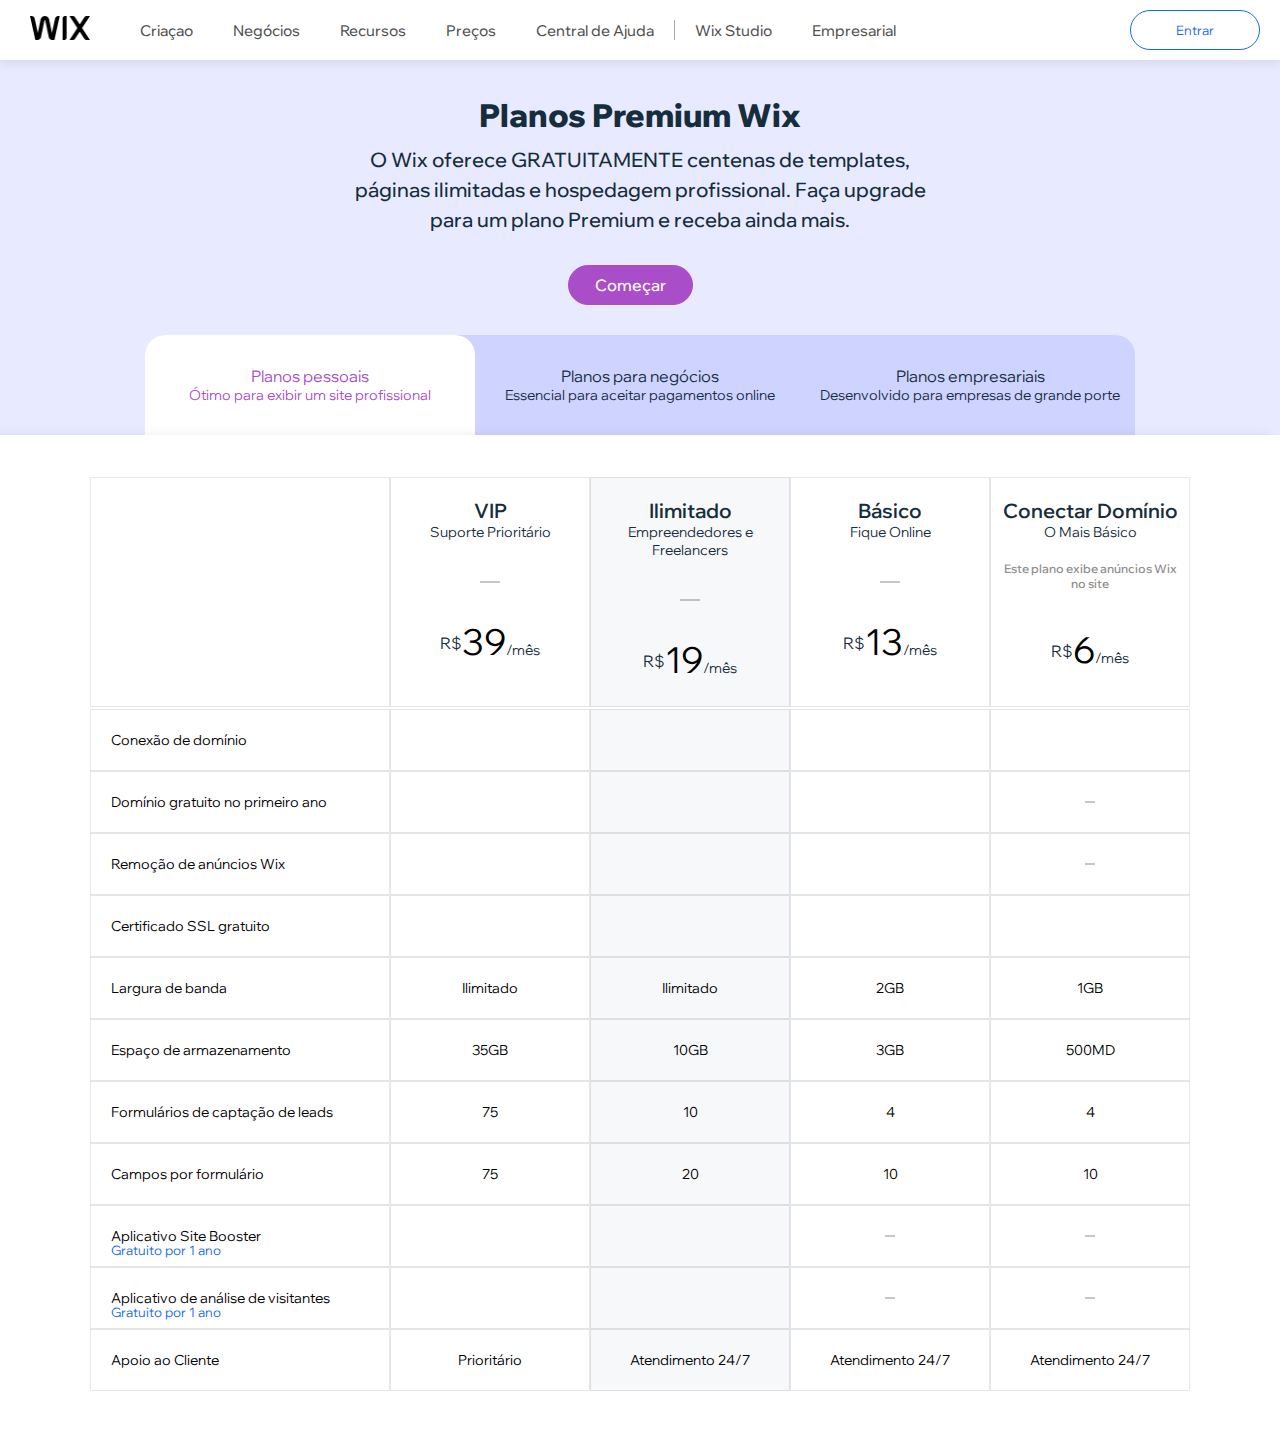
==== index.html @ 5a4a266a "finalizando" ====
<!DOCTYPE html>
<html lang="en">
<head>
    <meta charset="UTF-8">
    <meta name="viewport" content="width=device-width, initial-scale=1.0">
    <link rel="shortcut icon" href="https://encrypted-tbn0.gstatic.com/images?q=tbn:ANd9GcSCzagwH6YkBgOKjfkXM25_7ur39XNId5KafRVJq-3xNQ&s" type="image/x-icon">
    <link rel="stylesheet" href="https://cdnjs.cloudflare.com/ajax/libs/font-awesome/6.5.1/css/all.min.css" integrity="sha512-DTOQO9RWCH3ppGqcWaEA1BIZOC6xxalwEsw9c2QQeAIftl+Vegovlnee1c9QX4TctnWMn13TZye+giMm8e2LwA==" crossorigin="anonymous" referrerpolicy="no-referrer" />
    <link rel="stylesheet" href="style/precos.css">
    <title>Price-table</title>
</title>
</head>
<body>
        <aside class="aside-menu">
            <nav class="aside-nav">
                <img class="logo-wix" src="fotos/logo-wix.avif" alt="">
            </nav>
            <nav class="aside-nav">
                <ul class="menu-list">
        
                    <li class="menu-itens">
                        <input type="checkbox" name="" class="buton-criacao" id="criacao">
                        <label for="criacao">
                            Criaçao <i class="fa-solid fa-chevron-down"></i>
                            <i class="fa-solid fa-chevron-up"></i>
                        </label>
                        
                    </li>
                    <li class="menu-itens">
                        <input type="checkbox" name="" class="buton-Negócios" id="Negócios">
                        <label for="Negócios">
                            Negócios <i class="fa-solid fa-chevron-down"></i>
                            <i class="fa-solid fa-chevron-up"></i>
                        </label>
                        
                    </li>
                    <li class="menu-itens">
                        <input type="checkbox" name="" class="buton-Recursos" id="Recursos">
                        <label for="Recursos">
                            Recursos <i class="fa-solid fa-chevron-down"></i>
                            <i class="fa-solid fa-chevron-up"></i>
                        </label>
                        
                    </li>
                    <li class="menu-itens">
                        <label for="Preços">
                            Preços
                        </label>
                        <input type="checkbox" name="" class="buton-Preços" id="Preços">
                    </li>
                    <li class="menu-itens">
                        <label for="Central-de-Ajuda">
                            Central de Ajuda
                        </label>
                        <input type="checkbox" name="" class="buton-Central-de-Ajuda" id="Central-de-Ajuda">
                    </li>
                    <div class="linha-vertical"></div>
                    <li class="menu-itens">
                        <label for="Wix Studio">
                            Wix Studio
                        </label>
                        <input type="checkbox" name="" class="Wix Studio" id="Central-de-Ajuda">
                    </li>
                    <li class="menu-itens">
                        <label for="Empresarial">
                            Empresarial
                        </label>
                        <input type="checkbox" name="" class="Empresarial" id="Central-de-Ajuda">
                    </li>
                    
        
                </ul>
            </nav>
            <nav class="entrar-conta">
                <i class="fa-solid fa-globe"></i>
                <button>Entrar</button>
            </nav>
        </aside>

        <main class="main-premium">
            <aside class="main-planos">
                <div>
                    <h1>Planos Premium Wix</h1>
                    <p>O Wix oferece GRATUITAMENTE centenas de templates, páginas ilimitadas e hospedagem profissional. Faça upgrade para um plano Premium e receba ainda mais.</p>
                    <button class="comecar">
                        Começar
                    </button>
                </div>
            </aside>
        </main>
        <div class="conteudo">
            <main class="planos"> 

                <input type="radio" name="planos" class="planos-p" id="planos-pessoais" checked>
                <label for="planos-pessoais">
                    <div class="planos">
                        <h2>Planos pessoais</h2>
                        <p>Ótimo para exibir um site profissional</p>
                    </div>
                </label>

                <input type="radio" name="planos" class="planos-n" id="planos-para-negocios">
                <label for="planos-para-negocios">
                    <div class="planos">
                        <h2>Planos para negócios</h2>
                        <p>Essencial para aceitar pagamentos online</p>
                    </div>
                </label>

                <input type="radio" name="planos" class="planos-e" id="planos-empresariais">
                <label for="planos-empresariais">
                    <div class="planos">
                        <h2>Planos empresariais</h2>
                        <p>Desenvolvido para empresas de grande porte</p>
                    </div>
                </label>
            </main>
            <main class="main-conteudo">
               <table>
                    <thead class="tabela">
                        <tr>
                            <th id="th1" ></th>
                            <th>
                                <h3>VIP</h3>
                                <p>Suporte Prioritário</p>
                                <hr style="border: 1px solid rgba(0, 0, 0, 0.222); width: 20px; margin-top: 40px;" >
                                <p class="r"><sup>R$</sup><strong>39</strong>/mês</p>
                            </th>
                            <th>
                                <h3>Ilimitado</h3>
                                <p>Empreendedores e Freelancers</p>
                                <hr style="border: 1px solid rgba(0, 0, 0, 0.222); width: 20px; margin-top: 40px">
                                <p class="r"><sup>R$</sup><strong>19</strong>/mês</p>
                            </th>
                            <th>
                                <h3>Básico</h3>
                                <p>Fique Online</p>
                                <hr style="border: 1px solid rgba(0, 0, 0, 0.222);width: 20px; margin-top: 40px">
                                <p class="r"><sup>R$</sup><strong>13</strong>/mês</p>
                            </th>
                            <th >
                                <h3>Conectar Domínio</h3>
                                <p>O Mais Básico</p>
                                <div class="icon-anuncio">
                                    <i class="fa-solid fa-circle-info" id="icon-anuncio"></i>
                                    <p>Este plano exibe anúncios Wix no site</p>
                                </div>
                                <p class="r"><sup>R$</sup><strong>6</strong>/mês</p>
                            </th>
                        </tr>
                    </thead>
                    <tbody>
                        <tr>
                            <td id="t1" >
                                <p>Conexão de domínio </p>
                                <div class="ifo-end">
                                    <i class="fa-solid fa-circle-info"></i>
                                    <div id="msgm">
                                        <p>Conecte um domínio próprio, tenha uma presença online mais profissional e construa a credibilidade da sua marca.</p>
                                    </div>
                                </div>
                            </td>
                            <td>
                                <p><i class="fa-solid fa-check"></i></p>
                            </td>
                            <td>
                                <p><i class="fa-solid fa-check"></i></p>
                            </td>
                            <td>
                                <p><i class="fa-solid fa-check"></i></p>
                            </td>
                            <td>
                                <p><i class="fa-solid fa-check"></i></p>
                            </td>
                        </tr>
                        <tr>
                            <td id="t1" >
                                <p>Domínio gratuito no primeiro ano</p>
                                <div class="ifo-end">
                                    <i class="fa-solid fa-circle-info"></i>
                                    <div id="msgm">
                                        <p>Receba um cupom de domínio gratuito por 1 ano para um novo domínio. Oferta válida para as seguintes extensões: .com, .com.br, .net, .org, .info, .biz, .rocks, .pictures, .co.uk,.club, .space, .xyz.</p>
                                    </div>
                                
                                </div>
                            </td>
                                <td>
                                    <p><i class="fa-solid fa-check"></i></p>
                                </td>
                                <td>
                                    <p><i class="fa-solid fa-check"></i></p>
                                </td>
                                <td>
                                    <p><i class="fa-solid fa-check"></i></p>
                                </td>
                                <td>
                                    <p><hr style="border: 1px solid rgba(0, 0, 0, 0.222); width: 10px;"></p>
                                </td>
                        </tr>
                        <tr>
                            <td id="t1" >
                                <p>Remoção de anúncios Wix</p>
                                <div class="ifo-end">
                                    <i class="fa-solid fa-circle-info"></i>
                                    <div id="msgm">
                                        <p>Remova anúncios Wix e deixe todo o destaque do site para sua marca.</p>
                                    </div>
                                
                                </div>
                            </td>
                                <td>
                                    <p><i class="fa-solid fa-check"></i></p>
                                </td>
                                <td>
                                    <p><i class="fa-solid fa-check"></i></p>
                                </td>
                                <td>
                                    <p><i class="fa-solid fa-check"></i></p>
                                </td>
                                <td>
                                    <p><hr style="border: 1px solid rgba(0, 0, 0, 0.222); width: 10px;"></p>
                                </td>
                        </tr>
                        <tr>
                            <td id="t1" >
                                <p>Certificado SSL gratuito</p>
                                <div class="ifo-end">
                                    <i class="fa-solid fa-circle-info"></i>
                                    <div id="msgm">
                                        <p>Mantenha dados confidenciais como IDs, senhas, números de cartão de crédito e mais, seguros no seu site.</p>
                                    </div>
                                
                                </div>
                            </td>
                                <td>
                                    <p><i class="fa-solid fa-check"></i></p>
                                </td>
                                <td>
                                    <p><i class="fa-solid fa-check"></i></p>
                                </td>
                                <td>
                                    <p><i class="fa-solid fa-check"></i></p>
                                </td>
                                <td>
                                    <p><i class="fa-solid fa-check"></i></p>
                                </td>
                        </tr>
                        <tr>
                            <td id="t1" >
                                <p>Largura de banda</p>
                                <div class="ifo-end">
                                    <i class="fa-solid fa-circle-info"></i>
                                    <div id="msgm">
                                        <p>Quanto mais mídia você adicionar ao seu site, mais largura de banda ele vai precisar para manter o download de dados fluindo sem problemas.</p>
                                    </div>
                                
                                </div>
                            </td>
                                <td>
                                    <p>Ilimitado</p>
                                </td>
                                <td>
                                    <p>Ilimitado</i></p>
                                </td>
                                <td>
                                    <p>2GB</i></p>
                                </td>
                                <td>
                                    <p>1GB</p>
                                </td>
                        </tr>
                        <tr>
                            <td id="t1" >
                                <p>Espaço de armazenamento</p>
                                <div class="ifo-end">
                                    <i class="fa-solid fa-circle-info"></i>
                                    <div id="msgm">
                                        <p>Obtenha espaço de armazenamento para adicionar imagens, vídeos, áudios e documentos no seu site Wix.</p>
                                    </div>
                                
                                </div>
                            </td>
                                <td>
                                    <p>35GB</p>
                                </td>
                                <td>
                                    <p>10GB</i></p>
                                </td>
                                <td>
                                    <p>3GB</i></p>
                                </td>
                                <td>
                                    <p>500MD</p>
                                </td>
                        </tr>
                        <tr>
                            <td id="t1" >
                                <p>Formulários de captação de leads</p>
                                <div class="ifo-end">
                                    <i class="fa-solid fa-circle-info"></i>
                                    <div id="msgm">
                                        <p>Capture leads adicionando formulários ao seu site, como questionários, formulários de registro e candidaturas de emprego.</p>
                                    </div>
                                
                                </div>
                            </td>
                                <td>
                                    <p>75</p>
                                </td>
                                <td>
                                    <p>10</i></p>
                                </td>
                                <td>
                                    <p>4</i></p>
                                </td>
                                <td>
                                    <p>4</p>
                                </td>
                        </tr>
                        <tr>
                            <td id="t1" >
                                <p>Campos por formulário</p>
                                <div class="ifo-end">
                                    <i class="fa-solid fa-circle-info"></i>
                                    <div id="msgm">
                                        <p>Adicione mais campos aos seus formulários e colete as informações necessárias, como contato, feedback do cliente e pagamentos.</p>
                                    </div>
                                
                                </div>
                            </td>
                                <td>
                                    <p>75</p>
                                </td>
                                <td>
                                    <p>20</i></p>
                                </td>
                                <td>
                                    <p>10</i></p>
                                </td>
                                <td>
                                    <p>10</p>
                                </td>
                        </tr>
                        <tr>
                            <td id="t1" >
                                <p>Aplicativo Site Booster</p><br>
                                <P class="form-second">Gratuito por 1 ano</P>
                                <div class="ifo-end">
                                    <i class="fa-solid fa-circle-info"></i>
                                    <div id="msgm">
                                        <p>Apareça nos motores de busca como o Google e ganhe destaque nos principais diretórios.</p>
                                    </div>
                                
                                </div>
                            </td>
                                <td>
                                    <p><i class="fa-solid fa-check"></i></p>
                                </td>
                                <td>
                                    <p><i class="fa-solid fa-check"></i></p>
                                </td>
                                <td>
                                    <p><hr style="border: 1px solid rgba(0, 0, 0, 0.222); width: 10px;"></p>
                                </td>
                                <td>
                                    <p><hr style="border: 1px solid rgba(0, 0, 0, 0.222); width: 10px;"></p>
                                </td>
                        </tr>
                        <tr>
                            <td id="t1" >
                                <p>Aplicativo de análise de visitantes</p><br>
                                <P class="form-second">Gratuito por 1 ano</P>
                                <div class="ifo-end">
                                    <i class="fa-solid fa-circle-info"></i>
                                    <div id="msgm">
                                        <p>Obtenha insights e estatísticas sobre seu site. Veja de onde vêm os visitantes, as páginas que recebem mais tráfego e mais.</p>
                                    </div>
                                
                                </div>
                            </td>
                                <td>
                                    <p><i class="fa-solid fa-check"></i></p>
                                </td>
                                <td>
                                    <p><i class="fa-solid fa-check"></i></p>
                                </td>
                                <td>
                                    <p><hr style="border: 1px solid rgba(0, 0, 0, 0.222); width: 10px;"></p>
                                </td>
                                <td>
                                    <p><hr style="border: 1px solid rgba(0, 0, 0, 0.222); width: 10px;"></p>
                                </td>
                        </tr>
                        <tr>
                            <td id="t1" >
                                <p>Apoio ao Cliente</p><br>
                                <div class="ifo-end">
                                    <i class="fa-solid fa-circle-info"></i>
                                    <div id="msgm">
                                        <p>Obtenha suporte em português 24 horas por dia, 7 dias por semana. Faça upgrade para um plano mais completo e receba também suporte VIP por telefone.</p>
                                    </div>
                                
                                </div>
                            </td>
                                <td>
                                    <p>Prioritário</i></p>
                                </td>
                                <td>
                                    <p>Atendimento 24/7</p>
                                </td>
                                <td>
                                    <p>Atendimento 24/7</p>
                                </td>
                                <td>
                                    <p>Atendimento 24/7</p>
                                </td>
                        </tr>
                    </tbody>
               </table>
            </main>
        </div>
           
</body>
</html>
---- style/precos.css ----
@import url('https://fonts.googleapis.com/css2?family=Wix+Madefor+Display:wght@400..800&display=swap');
@import url('https://fonts.googleapis.com/css2?family=Wix+Madefor+Display:wght@400..800&family=Wix+Madefor+Text:ital,wght@0,400..800;1,400..800&display=swap');

*{
    box-sizing:border-box;
    margin: 0;
    padding: 0;
    outline: 0;
}

:root{
    --cor-0:#fff;
    --cor-1:#E8EAFF;
    --cor-2:#166AEA;
    --cor-3:#162D3D;
    --cor-4:#AA4DC8;
    --cor-5:#CD68ED;
    --cor-6:#CED3FF;
    --cor-7:#BFC5FF;

    --madefor-text:"Wix Madefor Text";
    --madefor-display:"Wix Madefor Display";
}

html{
    height: 100%;
}

body{
    background-color: var(--cor-1);
    font-family: var(--madefor-display);
    height: 100%;
   
}

/* ASIDE MENU */

.aside-menu{
    background-color: var(--cor-0);
    height: 60px;
    width: 100%;
    font-size: 15px;
    display: flex;
    align-items: center;
    box-shadow: 0px 3px 10px rgba(0, 0, 0, 0.087);
}

.aside-nav .logo-wix{
    width: 60px;
    margin: 18px 30px;
}

.aside-nav .menu-list{
    display: flex;
    align-items: center;
    list-style: none;
    width:900px;
}

.aside-nav .menu-list .menu-itens{
    margin: 0 5px;
    text-align: center;

}

.menu-list .menu-itens i{
    font-size: 10px;
}

/* <BUTON MENU CIMA BAIXO> */

/* criaçao */
.menu-list .menu-itens .fa-chevron-up{
    display: none;
}
.menu-list .menu-itens .fa-chevron-down{
    display: inline;
}

.buton-criacao:checked + label .fa-chevron-up {
    display: inline;
}
.buton-criacao:checked + label .fa-chevron-down{
    display: none;
}

/* negocios */
.menu-list .menu-itens .fa-chevron-up{
    display: none;
}
.menu-list .menu-itens .fa-chevron-down{
    display: inline;
}

.buton-Negócios:checked + label .fa-chevron-up {
    display: inline;
}
.buton-Negócios:checked + label .fa-chevron-down{
    display: none;
}

/* recursos */
.menu-list .menu-itens .fa-chevron-up{
    display: none;
}
.menu-list .menu-itens .fa-chevron-down{
    display: inline;
}

.buton-Recursos:checked + label .fa-chevron-up {
    display: inline;
}
.buton-Recursos:checked + label .fa-chevron-down{
    display: none;
}
/* </ BUTON MENU CIMA BAIXO> */

.aside-nav .menu-list input{
    display: none;
}

.menu-itens label{
    font-weight: 500;
    color: rgba(0, 0, 0, 0.698);
    padding: 15px;
}

.menu-itens label:hover{
    color: var(--cor-2) ;
    cursor: pointer;
}

.linha-vertical{
    height: 20px;
    border-left: 1.5px solid rgba(0, 0, 0, 0.335);
}

.entrar-conta{
    width: 100%;
    display: flex;
    align-items: center;
    justify-content: flex-end;
}

.entrar-conta i{
    margin:0 20px 0 0px;
}

.entrar-conta button{
    font-family: var(--madefor-display);
    width: 130px;
    height: 40px;
    border-radius: 40px;
    outline: 0;
    background-color: white;
    color: var(--cor-2);
    border: 1px solid var(--cor-2);
    margin-right: 20px;
    transition-duration: 0.5s;
}

.entrar-conta button:hover{
    background-color: var(--cor-2);
    color: var(--cor-0);
    
}


/* PLANOS PREMIUM */

.main-planos{
    text-align: center;
    width: 590px;
    font-weight: 500;
    display: flex;
    margin: auto;
    margin-top: 35px;
    
}

.main-planos h1{
    font-size: 32px;
    color: var(--cor-3);
    font-weight: 800;
}

.main-planos p{
    line-height: 30px;
    margin-top: 10px;
    font-size: 20px;
    color: var(--cor-3);
}

.main-planos .comecar{
    margin-top: 30px;
    font-family: var(--madefor-display);
    width: 125px;
    height: 40px;
    border-radius: 40px;
    outline: 0;
    background-color: var(--cor-4);
    color: var(--cor-0);
    border: 1px solid var(--cor-4);
    margin-right: 20px;
    transition-duration: 0.2s;
    font-size: 16px;
    font-weight: 500;
}

.main-planos .comecar:hover{
    background-color: var(--cor-5);
    color: var(--cor-0);
    
}

/* MAIN CONTEUDO */

div.conteudo{
    min-height: 100%;
    display: flex;
    flex-direction:column ;
    z-index: 1;
}

main.planos{
    background-color: var(--cor-6);
    display: flex;
    margin: auto;
    height: 100px;
    margin-top: 30px;
    border-radius: 20px 20px 0 0;
}

div.planos{
    width: 330px;
    margin: auto;
    text-align: center;
    border-radius: 20px 20px 0 0;
    height: 100%;
    display: flex;
    flex-direction: column;
    justify-content: center;
}

div.planos:hover{
    background-color: var(--cor-7);
    
}

div.planos h2{
    font-size: 16px;
    color: var(--cor-3);
    font-weight: 300;
}

div.planos p{
    font-size: 14px;
    color: var(--cor-3);
}

.main-conteudo{
    z-index: 0;
    background-color: var(--cor-0);
    width: 100%;
    height: 100%;
    box-shadow: -10px 0px 10px rgba(0, 0, 0, 0.078);
}

/* PLANOS INTERATIVOS CHECKBOX */

div.conteudo main.planos input{
    display: none;
}


/* PLANOS P */
div.conteudo main.planos input.planos-p:checked + label .planos {
    background-color: rgb(255, 255, 255);
    color: #AA4DC8;
}

div.conteudo main.planos input.planos-p:checked + label div.planos p,
div.conteudo main.planos input.planos-p:checked + label div.planos h2 {
    color: #AA4DC8;
}


/* PLANOS N */
div.conteudo main.planos input.planos-n:checked + label .planos {
    background-color: rgb(255, 255, 255);
    color: #AA4DC8;
}

div.conteudo main.planos input.planos-n:checked + label div.planos p,
div.conteudo main.planos input.planos-n:checked + label div.planos h2 {
    color: #AA4DC8;
}


/* PLANOS E */
div.conteudo main.planos input.planos-e:checked + label .planos {
    background-color: rgb(255, 255, 255);
    color: #AA4DC8;
}

div.conteudo main.planos input.planos-e:checked + label div.planos p,
div.conteudo main.planos input.planos-e:checked + label div.planos h2 {
    color: #AA4DC8;
}

/* FINAL PLANOS */


/* TABELA DE PREÇOS */

table{
    margin: auto;
    margin-bottom: 40px;
    
}

.icon-anuncio{
    display: flex;
    margin-top: 20px;
}

i#icon-anuncio{
    margin-top: 2.15px;
    font-size: 10px;
    color:  rgba(0, 0, 0, 0.459);
}

div.icon-anuncio p{
    font-size: 12px; 
    font-weight: 600;
    color:  rgba(0, 0, 0, 0.459);
    
}

.tabela{
    background-color: #fff;
    margin: 40px 0 0 0;
    border-collapse: collapse;
    display: flex;
    justify-content: center;
    position: sticky;
    top: 0px;
    z-index: 3;
}

.tabela tr{
    display: flex;
}

.tabela th{
    flex-direction: column;
    display: flex;

    border: 1px solid #162d3d1e;
    padding: 20px 10px 40px 10px;
    width: 200px;
    height: 230px;
    align-items: center;
}

.tabela th:nth-child(3){ 
    background-color: #F7F8FA;
}

 td:nth-child(3){ 
    background-color: #F7F8FA;
}

.tabela .r{
    margin-top: 20%;
}

.tabela th strong{
    color: black;
    font-size: 36px;
}

.tabela th sup{
    font-size: 16px;
}

.tabela h3{
    
    font-size: 20px;
    color: var(--cor-3);
    font-weight: 600;
}

.tabela p{
    color: var(--cor-3);
    font-size: 14px;
    font-weight: 300;
}

tbody{
    z-index: 2;
}

tbody tr{
    display: flex;
    align-items: center;
    text-align: center;
}

table tbody td {
    display: flex;
    justify-content: center;    
    border: 1px solid #162d3d1e;
    padding: 30px 20px 30px 20px;
    width: 200px;
    height: 25px;
    align-items: center;
    font-size:14px;

}
.form-second{
    color: #166AEA;
    font-size: 13px;
    position: absolute;
    padding-top:28px ;
}

table thead th#th1 {
    width: 300px;
}

table tbody td#t1 {
    width: 300px;
    display: flex;
    justify-content:space-between;
}

/* mensagems info */


table tbody td div#msgm{
    position: absolute;
    margin-left: 30px;
    background-color: #ffffff;
    width: 230px;
    padding: 10px 20px;
    border-radius:10px ;
    box-shadow: 0px 0px 10px 1px rgba(0, 0, 0, 0.195);
    display: none;
    margin-top: -85px;
}



table tbody td i{
    margin-left: 5px;
    width: 10px;
    height: 10px;
}


table tbody td i:hover + #msgm {
    display: flex;
}
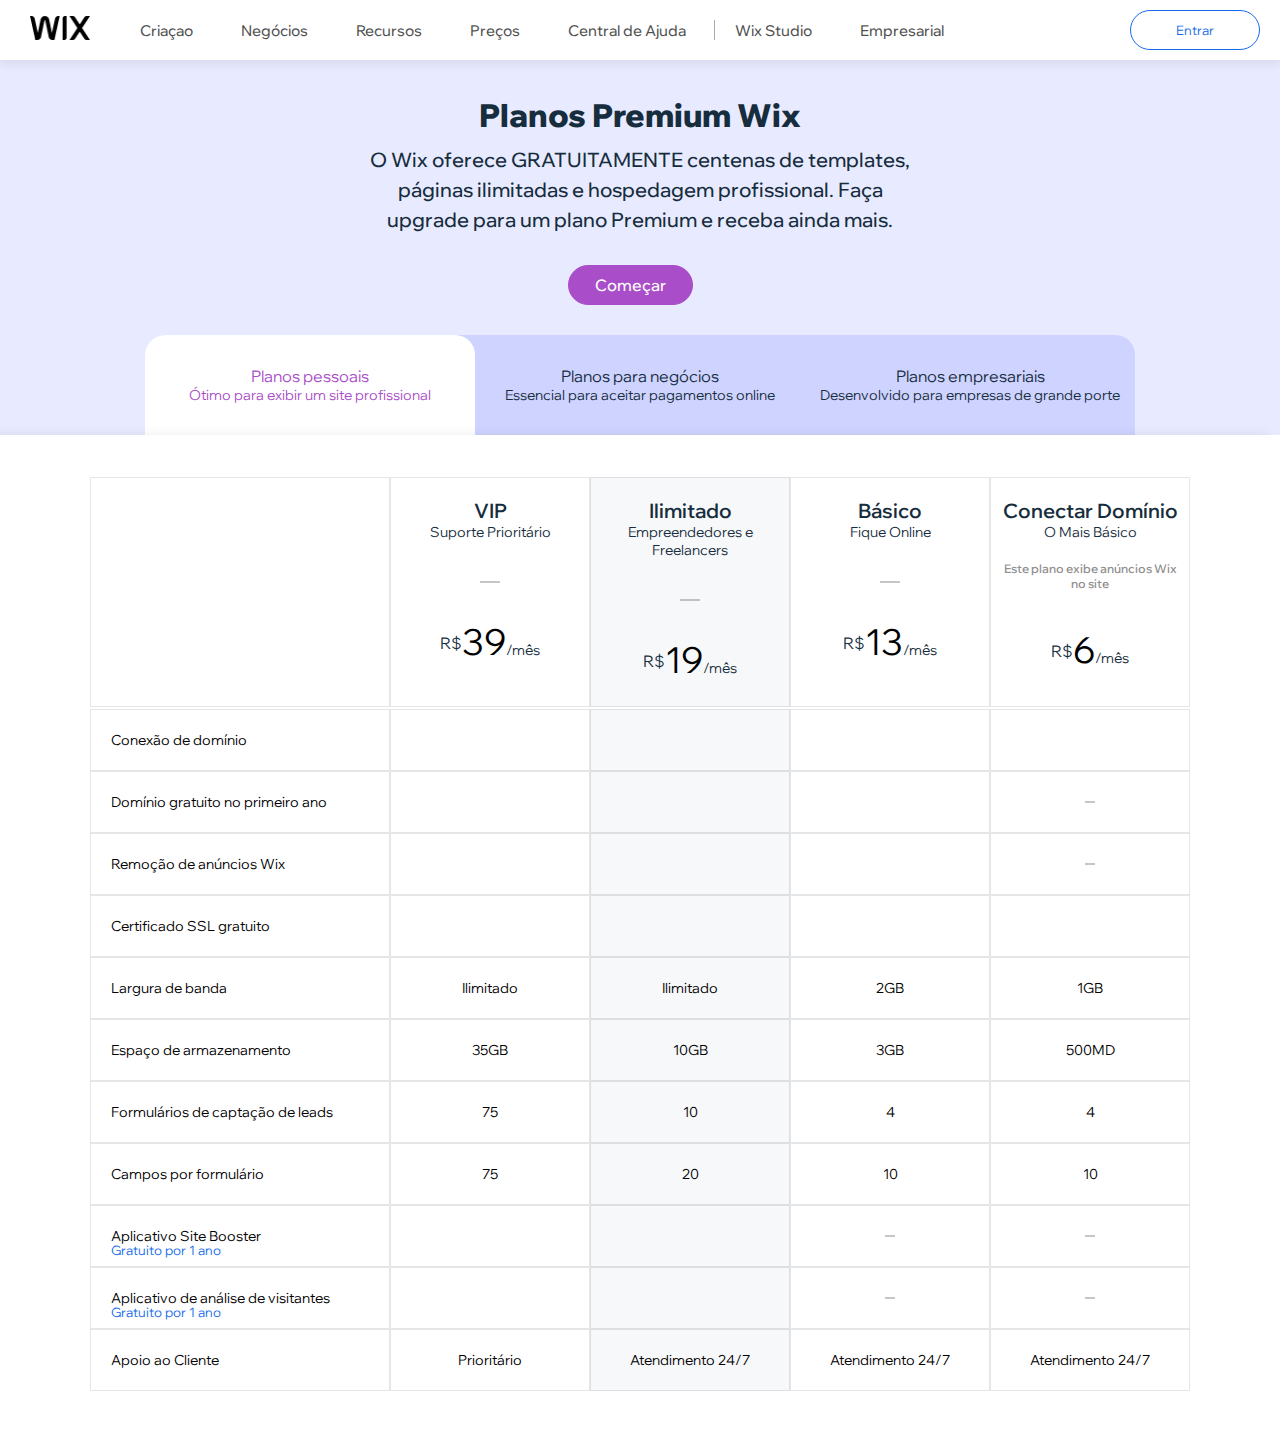
==== commit 66d994bf: "finalizando menu responsivo" ====
--- a/index.html
+++ b/index.html
@@ -14,13 +14,18 @@
             <nav class="aside-nav">
                 <img class="logo-wix" src="fotos/logo-wix.avif" alt="">
             </nav>
-            <nav class="aside-nav">
+            <label for="abaixar-menu" class="abaixar-menu">
+                <i class="fa-solid fa-bars"></i>
+            </label>
+            <input type="checkbox" name="" id="abaixar-menu">
+
+            <nav class="aside-nav" id="aside-menu">
                 <ul class="menu-list">
         
                     <li class="menu-itens">
                         <input type="checkbox" name="" class="buton-criacao" id="criacao">
                         <label for="criacao">
-                            Criaçao <i class="fa-solid fa-chevron-down"></i>
+                            <p>Criaçao</p> <i class="fa-solid fa-chevron-down"></i>
                             <i class="fa-solid fa-chevron-up"></i>
                         </label>
                         
@@ -28,7 +33,7 @@
                     <li class="menu-itens">
                         <input type="checkbox" name="" class="buton-Negócios" id="Negócios">
                         <label for="Negócios">
-                            Negócios <i class="fa-solid fa-chevron-down"></i>
+                            <p>Negócios</p> <i class="fa-solid fa-chevron-down"></i>
                             <i class="fa-solid fa-chevron-up"></i>
                         </label>
                         
@@ -36,33 +41,33 @@
                     <li class="menu-itens">
                         <input type="checkbox" name="" class="buton-Recursos" id="Recursos">
                         <label for="Recursos">
-                            Recursos <i class="fa-solid fa-chevron-down"></i>
+                            <p>Recursos</p> <i class="fa-solid fa-chevron-down"></i>
                             <i class="fa-solid fa-chevron-up"></i>
                         </label>
                         
                     </li>
                     <li class="menu-itens">
                         <label for="Preços">
-                            Preços
+                            <p>Preços</p>
                         </label>
                         <input type="checkbox" name="" class="buton-Preços" id="Preços">
                     </li>
                     <li class="menu-itens">
                         <label for="Central-de-Ajuda">
-                            Central de Ajuda
+                            <p>Central de Ajuda</p>
                         </label>
                         <input type="checkbox" name="" class="buton-Central-de-Ajuda" id="Central-de-Ajuda">
                     </li>
                     <div class="linha-vertical"></div>
                     <li class="menu-itens">
                         <label for="Wix Studio">
-                            Wix Studio
+                            <p>Wix Studio</p>
                         </label>
                         <input type="checkbox" name="" class="Wix Studio" id="Central-de-Ajuda">
                     </li>
                     <li class="menu-itens">
                         <label for="Empresarial">
-                            Empresarial
+                            <p>Empresarial</p>
                         </label>
                         <input type="checkbox" name="" class="Empresarial" id="Central-de-Ajuda">
                     </li>
@@ -78,7 +83,7 @@
 
         <main class="main-premium">
             <aside class="main-planos">
-                <div>
+                <div class="div-planos">
                     <h1>Planos Premium Wix</h1>
                     <p>O Wix oferece GRATUITAMENTE centenas de templates, páginas ilimitadas e hospedagem profissional. Faça upgrade para um plano Premium e receba ainda mais.</p>
                     <button class="comecar">
--- a/style/precos.css
+++ b/style/precos.css
@@ -35,6 +35,10 @@
 
 /* ASIDE MENU */
 
+/* responsividade menu */
+
+
+
 .aside-menu{
     background-color: var(--cor-0);
     height: 60px;
@@ -45,9 +49,10 @@
     box-shadow: 0px 3px 10px rgba(0, 0, 0, 0.087);
 }
 
+
 .aside-nav .logo-wix{
     width: 60px;
-    margin: 18px 30px;
+    margin: 0px 30px;
 }
 
 .aside-nav .menu-list{
@@ -63,7 +68,18 @@
 
 }
 
+.aside-nav .menu-list .menu-itens label{
+    display: flex;
+    align-items: center;
+
+}
+.aside-nav .menu-list .menu-itens label p{
+    margin-right: 8px;
+
+}
+
 .menu-list .menu-itens i{
+    margin-top: 2px;
     font-size: 10px;
 }
 
@@ -165,17 +181,91 @@
     
 }
 
+.abaixar-menu ,.abaixar-menu + input{
+    display: none;
+}
+
+@media(max-width:1220px) {
+
+    .aside-nav#aside-menu .menu-list{
+        display: flex;
+        flex-direction: column;
+        justify-content: space-between;
+        display: none;
+        width: 350px;
+        height: 470px;
+        position: absolute;
+        background-color: #fff;
+        right: 0;
+        z-index: 2;
+        top: 000px;
+        transition-duration: 0s;
+        padding: 55px 20px 20px 20px;
+
+    }
+
+
+    .aside-nav#aside-menu .menu-list li{
+        font-size: 16px;
+        display: flex;
+        
+        
+    }
+
+    .aside-nav#aside-menu .menu-list li label p{
+        position: absolute;
+        left: 0;
+        margin-left: 25px;
+        
+    }
+    .aside-nav#aside-menu .menu-list li label i{
+        position: absolute;
+        right: 0;
+        margin-right: 25px;
+        font-size: 13px;
+        
+    }
+
+    .linha-vertical{
+        height: 0;
+        margin: 30px 0 20px 0 ;
+        width: 160px;
+        border-bottom: 2px solid rgba(0, 0, 0, 0.193);
+    }
+
+    .abaixar-menu{
+        display: flex;
+        position: absolute;
+        right: 0;
+        font-size: 25px;
+        margin: 20px;
+        z-index: 3;
+    }
+
+    #abaixar-menu:checked + .aside-nav#aside-menu .menu-list{
+        top:0px;
+        display: flex;
+    }
+
+    .entrar-conta{
+        display: none;
+    }
+}
 
 /* PLANOS PREMIUM */
 
 .main-planos{
     text-align: center;
-    width: 590px;
+    max-width: 590px;
     font-weight: 500;
     display: flex;
     margin: auto;
     margin-top: 35px;
     
+}
+
+.main-planos .div-planos{
+    margin: 0 11px; 
 }
 
 .main-planos h1{
@@ -345,7 +435,7 @@
     justify-content: center;
     position: sticky;
     top: 0px;
-    z-index: 3;
+    z-index: 22;
 }
 
 .tabela tr{
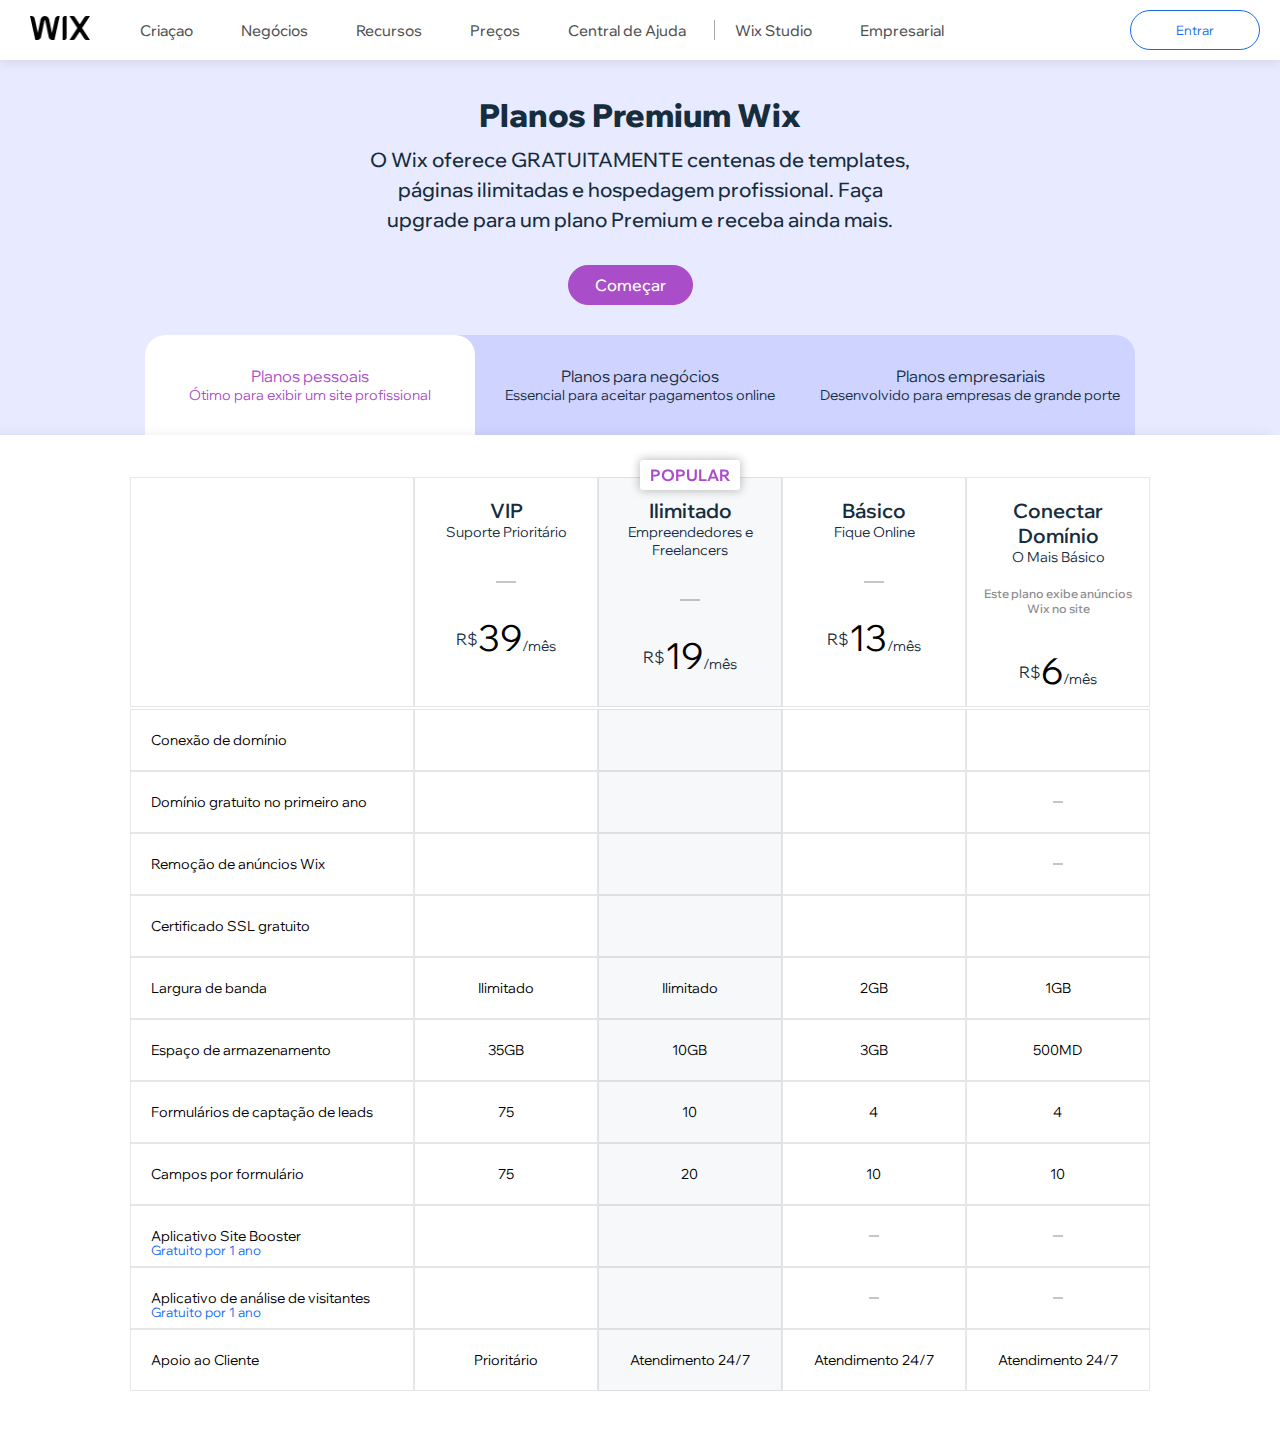
==== commit 700996be: "finalizando responsividade" ====
--- a/index.html
+++ b/index.html
@@ -96,7 +96,7 @@
             <main class="planos"> 
 
                 <input type="radio" name="planos" class="planos-p" id="planos-pessoais" checked>
-                <label for="planos-pessoais">
+                <label for="planos-pessoais" class="plano1">
                     <div class="planos">
                         <h2>Planos pessoais</h2>
                         <p>Ótimo para exibir um site profissional</p>
@@ -104,7 +104,7 @@
                 </label>
 
                 <input type="radio" name="planos" class="planos-n" id="planos-para-negocios">
-                <label for="planos-para-negocios">
+                <label for="planos-para-negocios" class="plano2">
                     <div class="planos">
                         <h2>Planos para negócios</h2>
                         <p>Essencial para aceitar pagamentos online</p>
@@ -112,7 +112,7 @@
                 </label>
 
                 <input type="radio" name="planos" class="planos-e" id="planos-empresariais">
-                <label for="planos-empresariais">
+                <label for="planos-empresariais" class="plano3">
                     <div class="planos">
                         <h2>Planos empresariais</h2>
                         <p>Desenvolvido para empresas de grande porte</p>
@@ -131,6 +131,7 @@
                                 <p class="r"><sup>R$</sup><strong>39</strong>/mês</p>
                             </th>
                             <th>
+                                <div class="div-popular">POPULAR</div>
                                 <h3>Ilimitado</h3>
                                 <p>Empreendedores e Freelancers</p>
                                 <hr style="border: 1px solid rgba(0, 0, 0, 0.222); width: 20px; margin-top: 40px">
@@ -156,7 +157,7 @@
                     <tbody>
                         <tr>
                             <td id="t1" >
-                                <p>Conexão de domínio </p>
+                                <p id="t1">Conexão de domínio </p>
                                 <div class="ifo-end">
                                     <i class="fa-solid fa-circle-info"></i>
                                     <div id="msgm">
@@ -179,7 +180,7 @@
                         </tr>
                         <tr>
                             <td id="t1" >
-                                <p>Domínio gratuito no primeiro ano</p>
+                                <p  id="t1">Domínio gratuito no primeiro ano</p>
                                 <div class="ifo-end">
                                     <i class="fa-solid fa-circle-info"></i>
                                     <div id="msgm">
@@ -203,7 +204,7 @@
                         </tr>
                         <tr>
                             <td id="t1" >
-                                <p>Remoção de anúncios Wix</p>
+                                <p id="t1">Remoção de anúncios Wix</p>
                                 <div class="ifo-end">
                                     <i class="fa-solid fa-circle-info"></i>
                                     <div id="msgm">
@@ -227,7 +228,7 @@
                         </tr>
                         <tr>
                             <td id="t1" >
-                                <p>Certificado SSL gratuito</p>
+                                <p id="t1">Certificado SSL gratuito</p>
                                 <div class="ifo-end">
                                     <i class="fa-solid fa-circle-info"></i>
                                     <div id="msgm">
@@ -251,7 +252,7 @@
                         </tr>
                         <tr>
                             <td id="t1" >
-                                <p>Largura de banda</p>
+                                <p id="t1">Largura de banda</p>
                                 <div class="ifo-end">
                                     <i class="fa-solid fa-circle-info"></i>
                                     <div id="msgm">
@@ -275,7 +276,7 @@
                         </tr>
                         <tr>
                             <td id="t1" >
-                                <p>Espaço de armazenamento</p>
+                                <p id="t1">Espaço de armazenamento</p>
                                 <div class="ifo-end">
                                     <i class="fa-solid fa-circle-info"></i>
                                     <div id="msgm">
@@ -299,7 +300,7 @@
                         </tr>
                         <tr>
                             <td id="t1" >
-                                <p>Formulários de captação de leads</p>
+                                <p id="t1">Formulários de captação de leads</p>
                                 <div class="ifo-end">
                                     <i class="fa-solid fa-circle-info"></i>
                                     <div id="msgm">
@@ -323,7 +324,7 @@
                         </tr>
                         <tr>
                             <td id="t1" >
-                                <p>Campos por formulário</p>
+                                <p id="t1">Campos por formulário</p>
                                 <div class="ifo-end">
                                     <i class="fa-solid fa-circle-info"></i>
                                     <div id="msgm">
@@ -347,7 +348,7 @@
                         </tr>
                         <tr>
                             <td id="t1" >
-                                <p>Aplicativo Site Booster</p><br>
+                                <p id="t2p">Aplicativo Site Booster</p><br>
                                 <P class="form-second">Gratuito por 1 ano</P>
                                 <div class="ifo-end">
                                     <i class="fa-solid fa-circle-info"></i>
@@ -372,7 +373,7 @@
                         </tr>
                         <tr>
                             <td id="t1" >
-                                <p>Aplicativo de análise de visitantes</p><br>
+                                <p id="t1p">Aplicativo de análise de visitantes</p><br>
                                 <P class="form-second">Gratuito por 1 ano</P>
                                 <div class="ifo-end">
                                     <i class="fa-solid fa-circle-info"></i>
@@ -397,7 +398,7 @@
                         </tr>
                         <tr>
                             <td id="t1" >
-                                <p>Apoio ao Cliente</p><br>
+                                <p id="t1">Apoio ao Cliente</p><br>
                                 <div class="ifo-end">
                                     <i class="fa-solid fa-circle-info"></i>
                                     <div id="msgm">
--- a/style/precos.css
+++ b/style/precos.css
@@ -400,13 +400,26 @@
 
 /* FINAL PLANOS */
 
+@media(max-width:1070px) {
+    .planos .plano2{
+        display: none;
+    }
+    
+}
+
+@media(max-width:740px) {
+    .planos .plano3{
+        display: none;
+    }
+    
+}
+
 
 /* TABELA DE PREÇOS */
 
 table{
     margin: auto;
     margin-bottom: 40px;
-    
 }
 
 .icon-anuncio{
@@ -427,6 +440,16 @@
     
 }
 
+.div-popular{
+    position: absolute;
+    top: -17px;
+    background-color: var(--cor-0);
+    color: var(--cor-4);
+    padding: 5px 10px;
+    border-radius: 3px;
+    box-shadow: 0px 0px 10px 1px rgba(0, 0, 0, 0.246);
+}
+
 .tabela{
     background-color: #fff;
     margin: 40px 0 0 0;
@@ -445,10 +468,9 @@
 .tabela th{
     flex-direction: column;
     display: flex;
-
     border: 1px solid #162d3d1e;
     padding: 20px 10px 40px 10px;
-    width: 200px;
+    width: 19%;
     height: 230px;
     align-items: center;
 }
@@ -502,7 +524,7 @@
     justify-content: center;    
     border: 1px solid #162d3d1e;
     padding: 30px 20px 30px 20px;
-    width: 200px;
+    width: 19%;
     height: 25px;
     align-items: center;
     font-size:14px;
@@ -552,3 +574,46 @@
 table tbody td i:hover + #msgm {
     display: flex;
 }
+
+@media(max-width:1100px) {
+    table{
+        transform: scale(0.9);
+        display: flex;
+        flex-direction: column;
+
+
+    }
+
+    .tabela tr{
+        max-width: 100%;
+    }
+    
+}
+
+@media(max-width:820px) {
+    .tabela th:nth-child(5){ 
+        display: none;
+    }
+    td:nth-child(3){ 
+        display: none;
+    }
+    .tabela thead{
+        max-width: 200px;
+    }
+    
+}
+
+@media(max-width:600px) {
+    tr p#t1p{
+        margin-bottom: 20px;
+    }
+    
+}
+
+@media(max-width:415px) {
+
+    tr p#t2p{
+        margin-bottom: 20px;
+    }
+    
+}
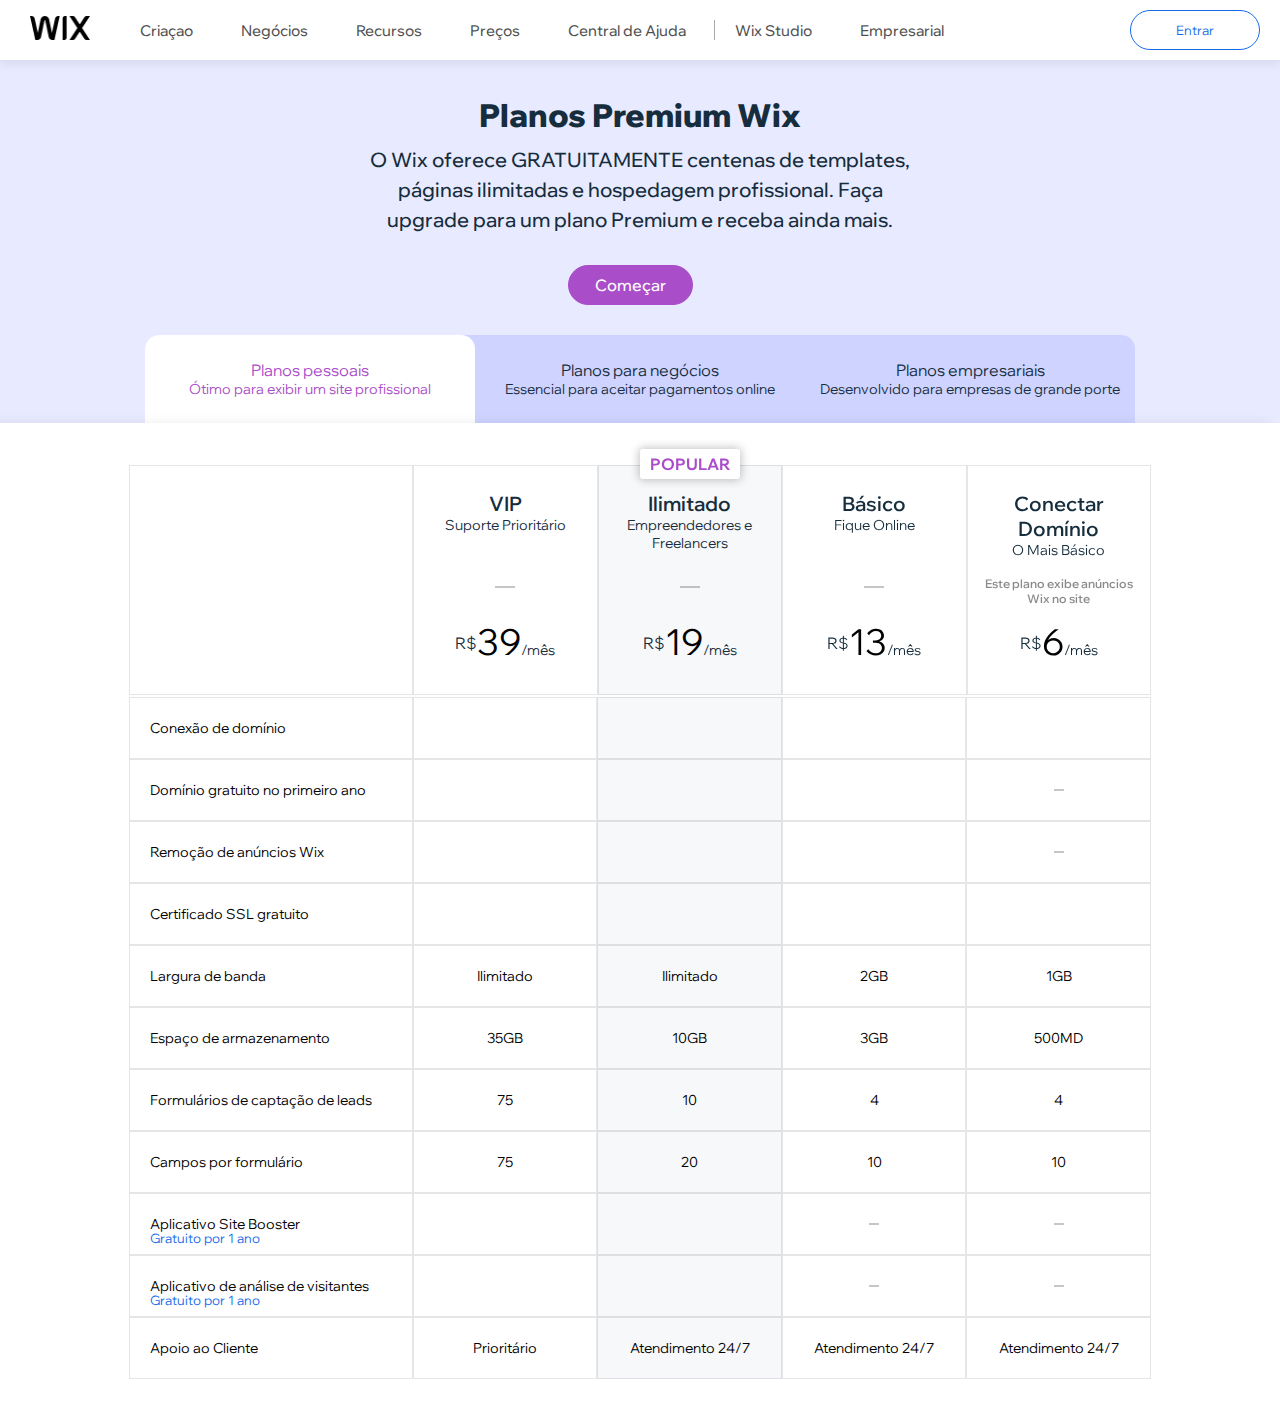
==== commit 5d967f3e: "ajustes" ====
--- a/index.html
+++ b/index.html
@@ -90,6 +90,13 @@
                         Começar
                     </button>
                 </div>
+                <div class="div-planos-mob">
+                    <h1>Planos Premium Wix</h1>
+                    <p>Wix oferece centenas de templates,pagínas ilimitadas e hospedagem profissional totalmente GRÁTIS.</p>
+                    <button class="comecar">
+                        Começar
+                    </button>
+                </div>
             </aside>
         </main>
         <div class="conteudo">
@@ -125,27 +132,35 @@
                         <tr>
                             <th id="th1" ></th>
                             <th>
-                                <h3>VIP</h3>
-                                <p>Suporte Prioritário</p>
-                                <hr style="border: 1px solid rgba(0, 0, 0, 0.222); width: 20px; margin-top: 40px;" >
+                                <article>
+                                    <h3>VIP</h3>
+                                    <p>Suporte Prioritário</p>
+                                </article>
+                                <hr style="border: 1px solid rgba(0, 0, 0, 0.222); width: 20px;" >
                                 <p class="r"><sup>R$</sup><strong>39</strong>/mês</p>
                             </th>
                             <th>
                                 <div class="div-popular">POPULAR</div>
-                                <h3>Ilimitado</h3>
-                                <p>Empreendedores e Freelancers</p>
-                                <hr style="border: 1px solid rgba(0, 0, 0, 0.222); width: 20px; margin-top: 40px">
+                                <article>
+                                    <h3>Ilimitado</h3>
+                                    <p>Empreendedores e Freelancers</p>
+                                </article>
+                                <hr style="border: 1px solid rgba(0, 0, 0, 0.222); width: 20px;">
                                 <p class="r"><sup>R$</sup><strong>19</strong>/mês</p>
                             </th>
                             <th>
-                                <h3>Básico</h3>
-                                <p>Fique Online</p>
-                                <hr style="border: 1px solid rgba(0, 0, 0, 0.222);width: 20px; margin-top: 40px">
+                                <article>
+                                    <h3>Básico</h3>
+                                    <p>Fique Online</p>
+                                </article>
+                                <hr style="border: 1px solid rgba(0, 0, 0, 0.222);width: 20px;">
                                 <p class="r"><sup>R$</sup><strong>13</strong>/mês</p>
                             </th>
                             <th >
-                                <h3>Conectar Domínio</h3>
-                                <p>O Mais Básico</p>
+                                <article>
+                                    <h3>Conectar Domínio</h3>
+                                    <p>O Mais Básico</p>
+                                </article>
                                 <div class="icon-anuncio">
                                     <i class="fa-solid fa-circle-info" id="icon-anuncio"></i>
                                     <p>Este plano exibe anúncios Wix no site</p>
@@ -423,6 +438,144 @@
                     </tbody>
                </table>
             </main>
+
+
+            <main class="main-mobile">
+                <div class="planos-mobile" id="conectar-dominio">
+                    <h1>Conectar Domínio</h1>
+                    <p>O Mais Básico</p>
+                    <p class="preco-mobile"><strong>R$6</strong>/mês</p>
+                    
+                    <div class="mostrar-recuros">
+                        <input type="checkbox" name="" id="mostar-recursos-mob1">
+                        <div class="especificacoes-mob">
+                            <p>Conexão de domínio</p>
+                            <p>Certificado SSL gratuito</p>
+                            <p>Largura de banda</p>
+                            <p id="especificacoes-mob">1GB</p>
+                            <p>Espaço de armazenamento</p>
+                            <p id="especificacoes-mob">500MB</p>
+                            <p>Formulários de captação de leads</p>
+                            <p id="especificacoes-mob">4</p>
+                            <p>Campos por formulário</p>
+                            <p id="especificacoes-mob">10</p>
+                            <p>Apoio ao Cliente</p>
+                            <p id="especificacoes-mob">Atendimento 24/7</p>
+                        </div>
+                        <hr>
+                        <label for="mostar-recursos-mob1" class="aba-recursos-mob">
+                            <p id="mostrar-recursos">Mostrar recursos</p>
+                            <i class="fa-solid fa-chevron-down"></i>
+                            <i class="fa-solid fa-chevron-up"></i>
+                        </label>
+                    </div>
+                </div>
+
+                <div class="planos-mobile" id="basico">
+                    <h1>Básico</h1>
+                    <p>Fique Online</p>
+                    <p class="preco-mobile"><strong>R$13</strong>/mês</p>
+                    
+                    <div class="mostrar-recuros">
+                        <input type="checkbox" name="" id="mostar-recursos-mob2">
+                        <div class="especificacoes-mob">
+                            <p>Conexão de domínio</p>
+                            <p>Domínio gratuito no primeiro ano</p>
+                            <p>Remoção de anúncios Wix</p>
+                            <p>Certificado SSL gratuito</p>
+                            <p>Largura de banda</p>
+                            <p id="especificacoes-mob">2 GB</p>
+                            <p>Espaço de armazenamento</p>
+                            <p id="especificacoes-mob">3GB</p>
+                            <p>Formulários de captação de leads</p>
+                            <p id="especificacoes-mob">4</p>
+                            <p>Campos por formulário</p>
+                            <p id="especificacoes-mob">10</p>
+                            <p>Apoio ao Cliente</p>
+                            <p id="especificacoes-mob">Atendimento 24/7</p>
+
+
+                        </div><hr>
+                        <label for="mostar-recursos-mob2" class="aba-recursos-mob">
+                            <p id="mostrar-recursos">Mostrar recursos</p>
+                            <i class="fa-solid fa-chevron-down"></i>
+                            <i class="fa-solid fa-chevron-up"></i>
+                        </label>
+                    </div>
+                </div>
+
+                <div class="planos-mobile" id="ilimitado">
+                    <div class="plano-popular-mob">POPULAR</div>
+                    <h1>Ilimitado</h1>
+                    <p>Empreendedores e Freelancers</p>
+                    <p class="preco-mobile"><strong>R$19</strong>/mês</p>
+                    
+                    <div class="mostrar-recuros">
+                        <input type="checkbox" name="" id="mostar-recursos-mob3">
+                        <div class="especificacoes-mob">
+                            <p>Conexão de domínio</p>
+                            <p>Domínio gratuito no primeiro ano</p>
+                            <p>Remoção de anúncios Wix</p>
+                            <p>Certificado SSL gratuito</p>
+                            <p>Largura de banda</p>
+                            <p  id="especificacoes-mob">Ilimitado</p>
+                            <p>Espaço de armazenamento</p>
+                            <p  id="especificacoes-mob">10GB</p>
+                            <p>Formulários de captação de leads</p>
+                            <p  id="especificacoes-mob">10</p>
+                            <p>Campos por formulário</p>
+                            <p  id="especificacoes-mob">20</p>
+                            <p>Aplicativo Site Booster</p>
+                            <p>Aplicativo de análise de visitantes</p>
+                            <p>Apoio ao Cliente</p>
+                            <p  id="especificacoes-mob">Atendimento 24/7</p>
+
+
+                        </div><hr>
+                        <label for="mostar-recursos-mob3" class="aba-recursos-mob">
+                            <p id="mostrar-recursos">Mostrar recursos</p>
+                            <i class="fa-solid fa-chevron-down"></i>
+                            <i class="fa-solid fa-chevron-up"></i>
+                        </label>
+                    </div>
+                </div>
+
+                <div class="planos-mobile" id="vip">
+                    <h1>VIP</h1>
+                    <p>Suporte Prioritário</p>
+                    <p class="preco-mobile"><strong>R$39</strong>/mês</p>
+                    
+                    <div class="mostrar-recuros">
+                        <input type="checkbox" name="" id="mostar-recursos-mob4">
+                        <div  class="especificacoes-mob">
+                            <p>Conexão de domínio</p>
+                            <p>Domínio gratuito no primeiro ano</p>
+                            <p>Remoção de anúncios Wix</p>
+                            <p>Certificado SSL gratuito</p>
+                            <p>Largura de banda</p>
+                            <p  id="especificacoes-mob">Ilimitado</p>
+                            <p>Espaço de armazenamento</p>
+                            <p  id="especificacoes-mob">35GB</p>
+                            <p>Formulários de captação de leads</p>
+                            <p  id="especificacoes-mob">75</p>
+                            <p>Campos por formulário</p>
+                            <p  id="especificacoes-mob">75</p>
+                            <p>Aplicativo Site Booster</p>
+                            <p>Aplicativo de análise de visitantes</p>
+                            <p>Apoio ao Cliente</p>
+                            <p  id="especificacoes-mob">Prioritário</p>
+
+
+                        </div><hr>
+                        <label for="mostar-recursos-mob4" class="aba-recursos-mob">
+                            <p id="mostrar-recursos">Mostrar recursos</p>
+                            <i class="fa-solid fa-chevron-down"></i>
+                            <i class="fa-solid fa-chevron-up"></i>
+                        </label>
+                    </div>
+                </div>
+            </main>
+
         </div>
            
 </body>
--- a/style/precos.css
+++ b/style/precos.css
@@ -316,16 +316,16 @@
     background-color: var(--cor-6);
     display: flex;
     margin: auto;
-    height: 100px;
+    height: 88px;
     margin-top: 30px;
-    border-radius: 20px 20px 0 0;
+    border-radius: 14px 14px 0 0;
 }
 
 div.planos{
     width: 330px;
     margin: auto;
     text-align: center;
-    border-radius: 20px 20px 0 0;
+    border-radius: 14px 14px 0 0;
     height: 100%;
     display: flex;
     flex-direction: column;
@@ -407,16 +407,9 @@
     
 }
 
-@media(max-width:740px) {
-    .planos .plano3{
-        display: none;
-    }
-    
-}
 
 
 /* TABELA DE PREÇOS */
-
 table{
     margin: auto;
     margin-bottom: 40px;
@@ -469,10 +462,13 @@
     flex-direction: column;
     display: flex;
     border: 1px solid #162d3d1e;
-    padding: 20px 10px 40px 10px;
+    padding: 25px 15px 30px 15px ;
     width: 19%;
     height: 230px;
     align-items: center;
+    justify-content:space-between;
+    margin: 0;
+    position: relative;
 }
 
 .tabela th:nth-child(3){ 
@@ -483,8 +479,18 @@
     background-color: #F7F8FA;
 }
 
-.tabela .r{
-    margin-top: 20%;
+.tabela th hr{
+    position: absolute;
+    left: 50%;
+    top: 53%;
+    transform: translate(-50%,-50%);
+}
+.tabela th .icon-anuncio{
+    position: absolute;
+    left: 50%;
+    top: 46%;
+    transform: translate(-50%,-50%);
+    width: 90%;
 }
 
 .tabela th strong{
@@ -560,6 +566,7 @@
     box-shadow: 0px 0px 10px 1px rgba(0, 0, 0, 0.195);
     display: none;
     margin-top: -85px;
+    
 }
 
 
@@ -571,8 +578,11 @@
 }
 
 
+
 table tbody td i:hover + #msgm {
     display: flex;
+    position: absolute;
+    z-index: 22;
 }
 
 @media(max-width:1100px) {
@@ -585,35 +595,182 @@
     }
 
     .tabela tr{
-        max-width: 100%;
-    }
-    
-}
-
-@media(max-width:820px) {
-    .tabela th:nth-child(5){ 
-        display: none;
-    }
-    td:nth-child(3){ 
-        display: none;
-    }
-    .tabela thead{
-        max-width: 200px;
-    }
-    
-}
-
-@media(max-width:600px) {
-    tr p#t1p{
+        width: 100%;
+    }   
+}
+
+@media(min-width:1000px) {
+    .main-mobile{
+        display: none;
+    }
+    .main-planos .div-planos-mob {
+        display: none;
+    }
+    
+}
+
+@media(max-width:1000px) {
+
+    .main-planos .div-planos {
+        display: none;
+    }
+
+    table{
+        display: none;
+    }
+    main.planos{
+        display: none;
+    }
+
+    body{
+        background-color: #e8eaff79;
+    }
+    .aside-menu{
+        position: fixed;
+        margin-top: -35px;
+        height: 55px;
+    }
+
+    .main-mobile .planos-mobile{
+        background-color: #fff;
+        margin:17px;
+        padding: 20px 15px;
+        box-shadow: 0px 0px 10px 1px rgba(0, 0, 0, 0.168);
+    }
+
+    .main-mobile .planos-mobile h1{
+        font-size: 18px;
+    }
+
+    .main-mobile .planos-mobile h1 + p{
+        font-size: 14px;
+    }
+
+    .main-mobile .planos-mobile hr{
+        border: 1px solid rgba(0, 0, 0, 0.151);
+        margin: 20px 10px;
+    }
+
+    .main-mobile .planos-mobile #mostrar-recursos{
+        font-size: 13px;
+        margin-right: 8px;
+    }
+
+    .main-mobile .planos-mobile .mostrar-recuros input{
+        display: none;
+
+    }
+
+    .planos-mobile .mostrar-recuros input:checked + div + hr + label .fa-chevron-up{
+        display: flex;
+    }
+
+    .planos-mobile .mostrar-recuros input:checked + div {
+        display: flex;
+        flex-direction: column;
+    }
+
+    .planos-mobile .mostrar-recuros  div {
+        display: none;
+
+    }
+
+    .planos-mobile .mostrar-recuros input:checked + div + hr + label .fa-chevron-down{
+        display: none;
+    }
+
+    .main-mobile .planos-mobile .aba-recursos-mob{
+        display: flex;
+        align-items: center;
+    }
+
+    .planos-mobile .mostrar-recuros label:hover{
+        cursor: pointer;
+    }
+
+    .main-mobile .planos-mobile .preco-mobile {
+        margin: 10px 0;
+    }
+    .main-mobile .planos-mobile .preco-mobile strong{
+        font-weight: 800;
+        font-size: 20px;
+        color: #162D3D;
+    }
+
+    .main-mobile .planos-mobile .fa-chevron-up{
+        display:none;
+    }
+
+    .especificacoes-mob p{
+        margin-top: 16px;
+        font-size: 14px;
+    }
+
+    .especificacoes-mob p#especificacoes-mob{
+        margin-top: 0px;
+        color: #162D3D;
+    }
+
+
+    .main-planos{
+        text-align: center;
+        max-width: 590px;
+        font-weight: 500;
+        display: flex;
+        margin: auto;
+        margin-top: 35px;
+        padding: 0 20px;
+    }
+    
+    .main-planos .div-planos-mob{
+        margin:0 auto 10px auto; 
+    }
+
+    .planos-mobile .plano-popular-mob{
+        width: 100%;
+        background-color: #ce68ed41;
+        padding:10px 20px 10px 20px;
         margin-bottom: 20px;
-    }
-    
-}
-
-@media(max-width:415px) {
-
-    tr p#t2p{
-        margin-bottom: 20px;
-    }
-    
-}
+        text-align: center;
+        color: rgb(255, 0, 255);
+        font-weight: 600;
+    }
+    
+    .main-planos h1{
+        font-size: 20px;
+        color: #000;
+        font-weight: 650;
+        margin-top: 50px;
+    }
+    
+    .main-planos p{
+        line-height: 24px;
+        margin-top: 10px;
+        font-size: 14px;
+        color: #000;
+        max-width: 400px;
+    }
+    
+    .main-planos .comecar{
+        margin-top: 30px;
+        font-family: var(--madefor-display);
+        width: 125px;
+        height: 40px;
+        border-radius: 40px;
+        outline: 0;
+        background-color: #e000fd;
+        color: var(--cor-0);
+        border: none;
+        margin-right: 20px;
+        transition-duration: 0.2s;
+        font-size: 16px;
+        font-weight: 500;
+    }
+    
+    .main-planos .comecar:hover{
+        background-color: #9743b3;
+        color: var(--cor-0);
+        
+    }
+
+}
